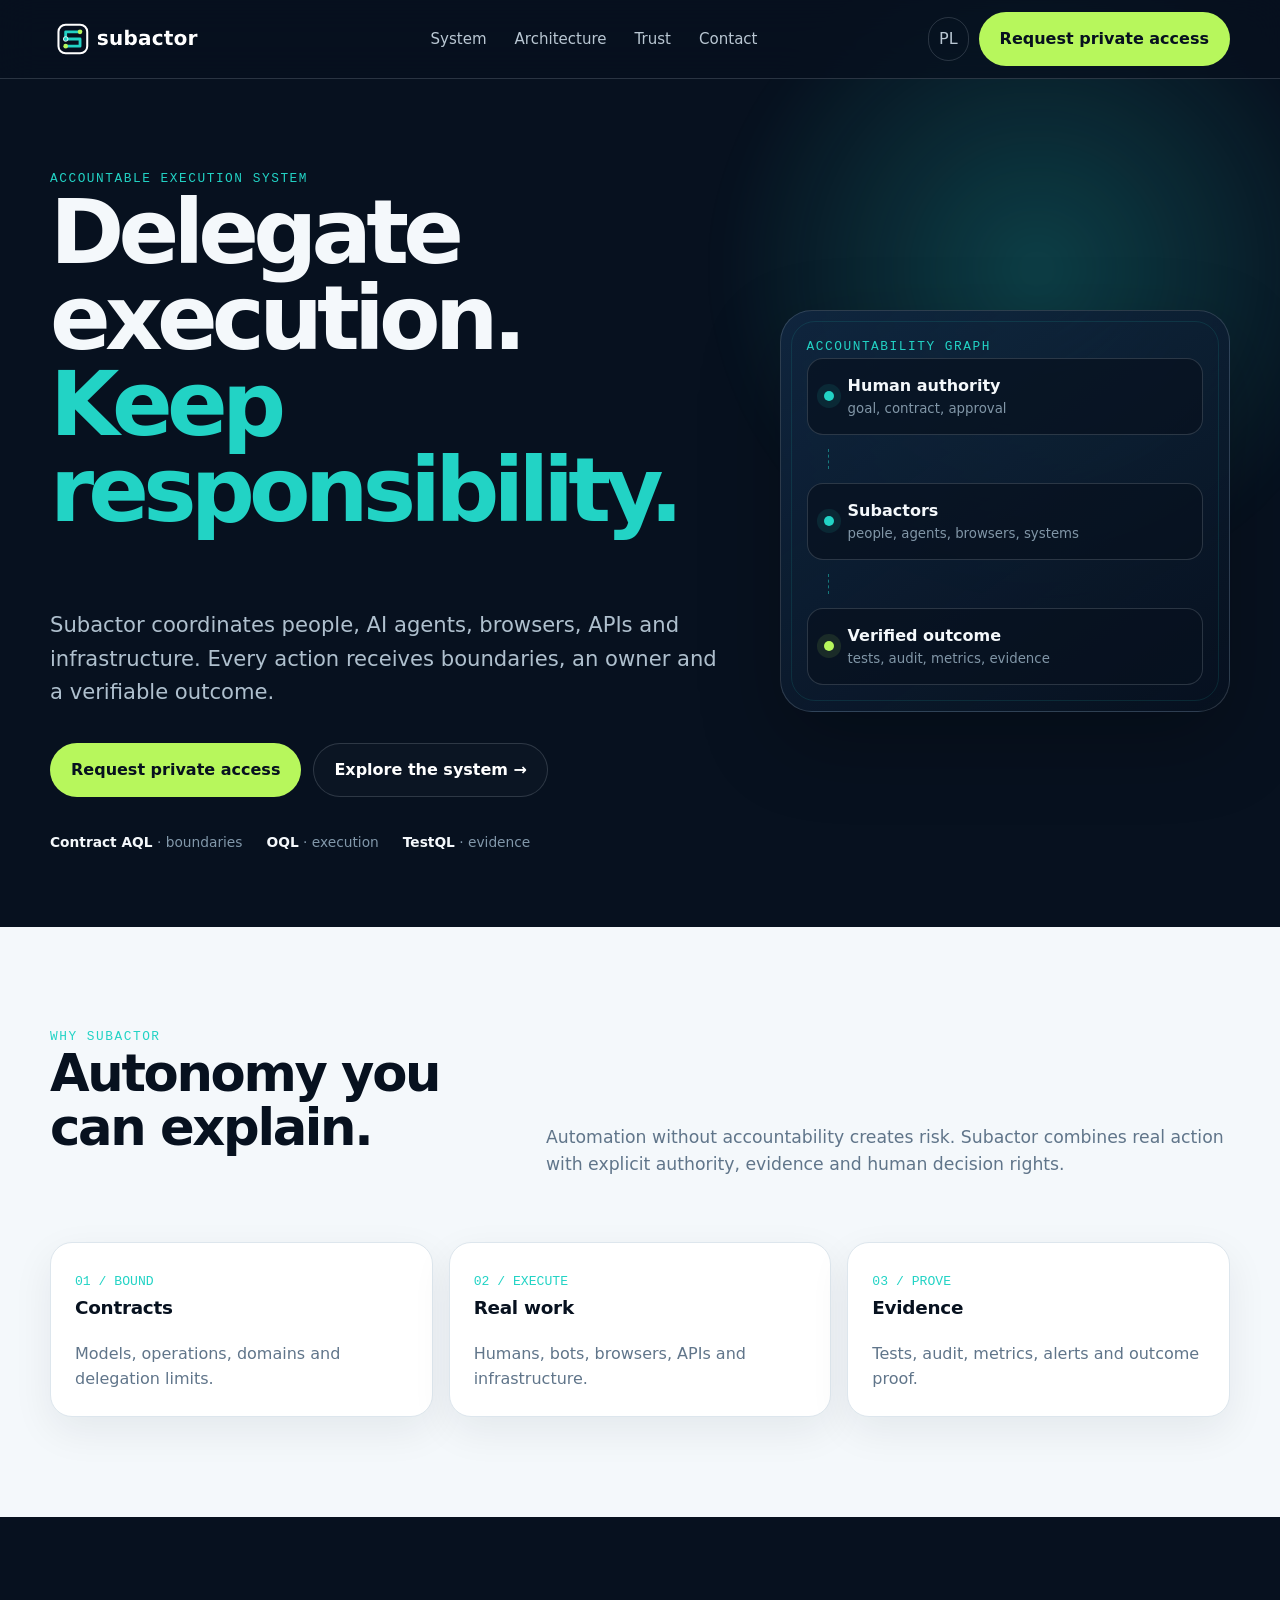
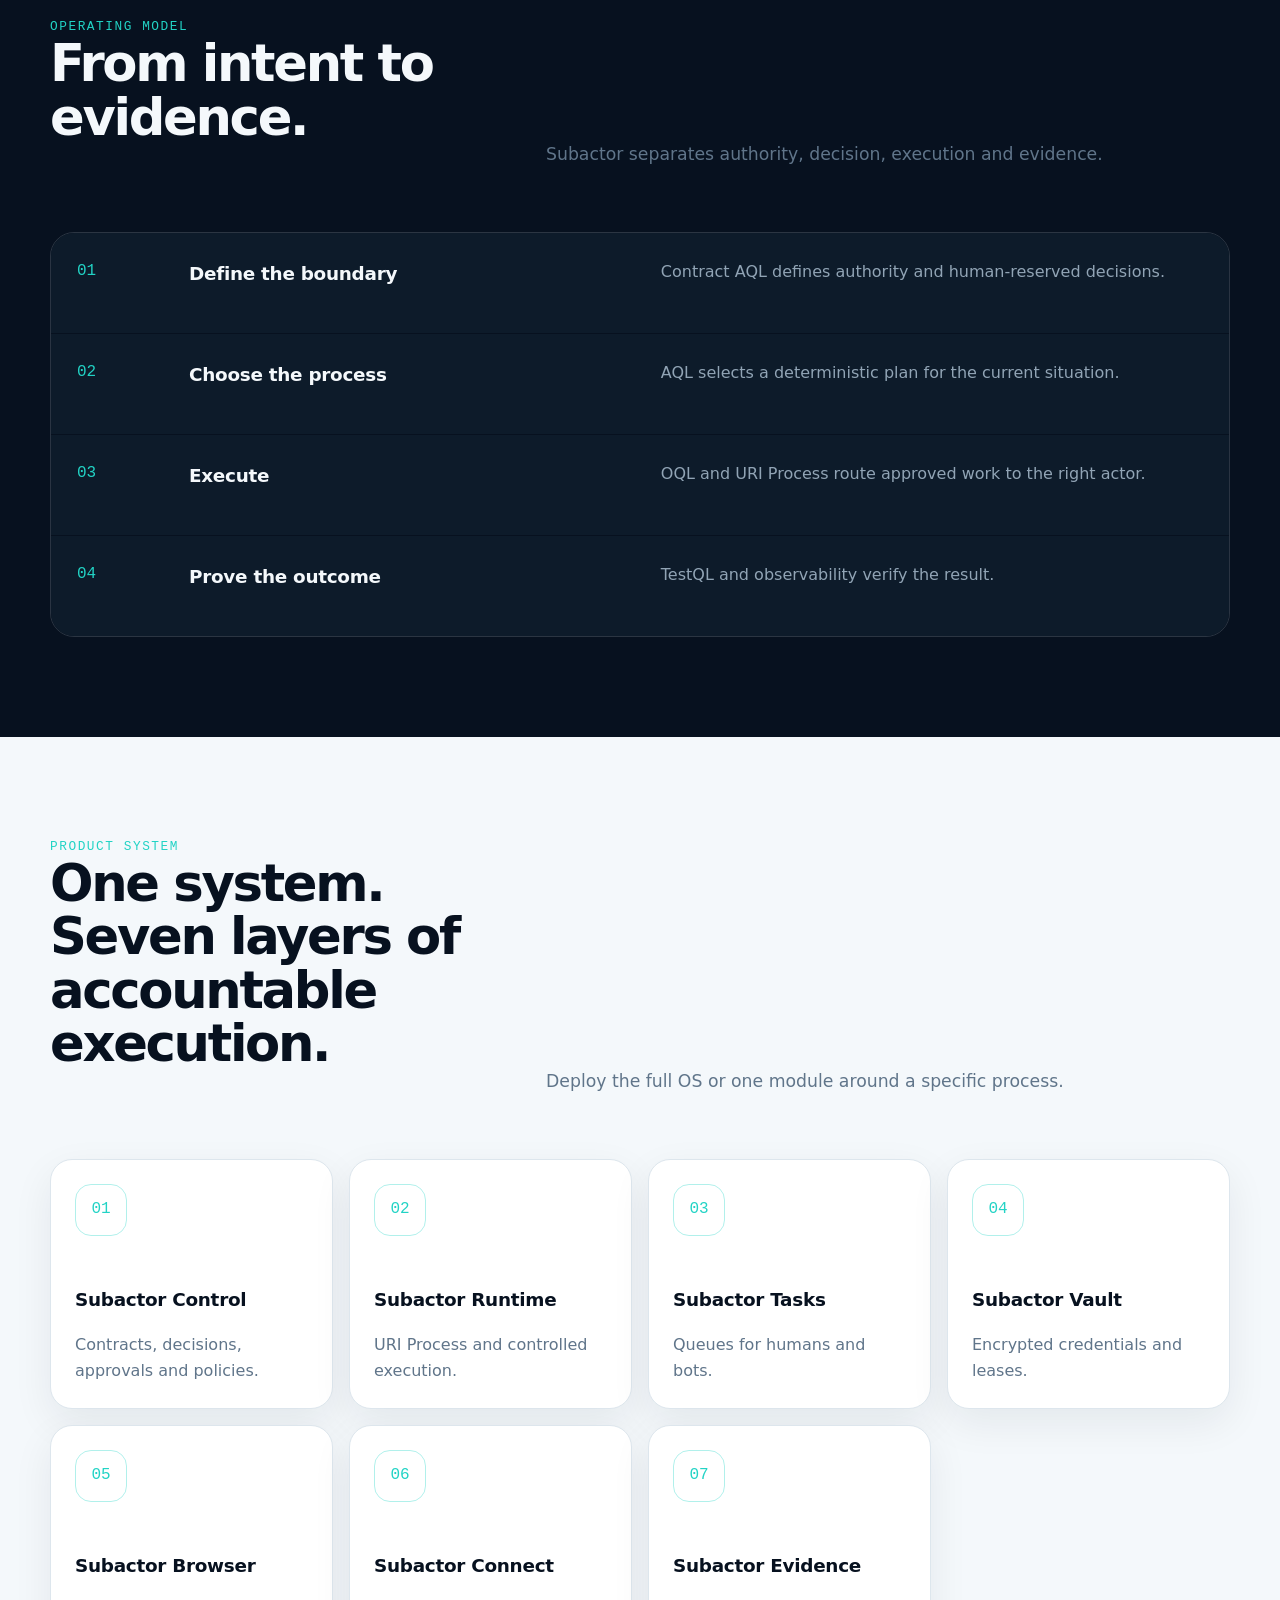
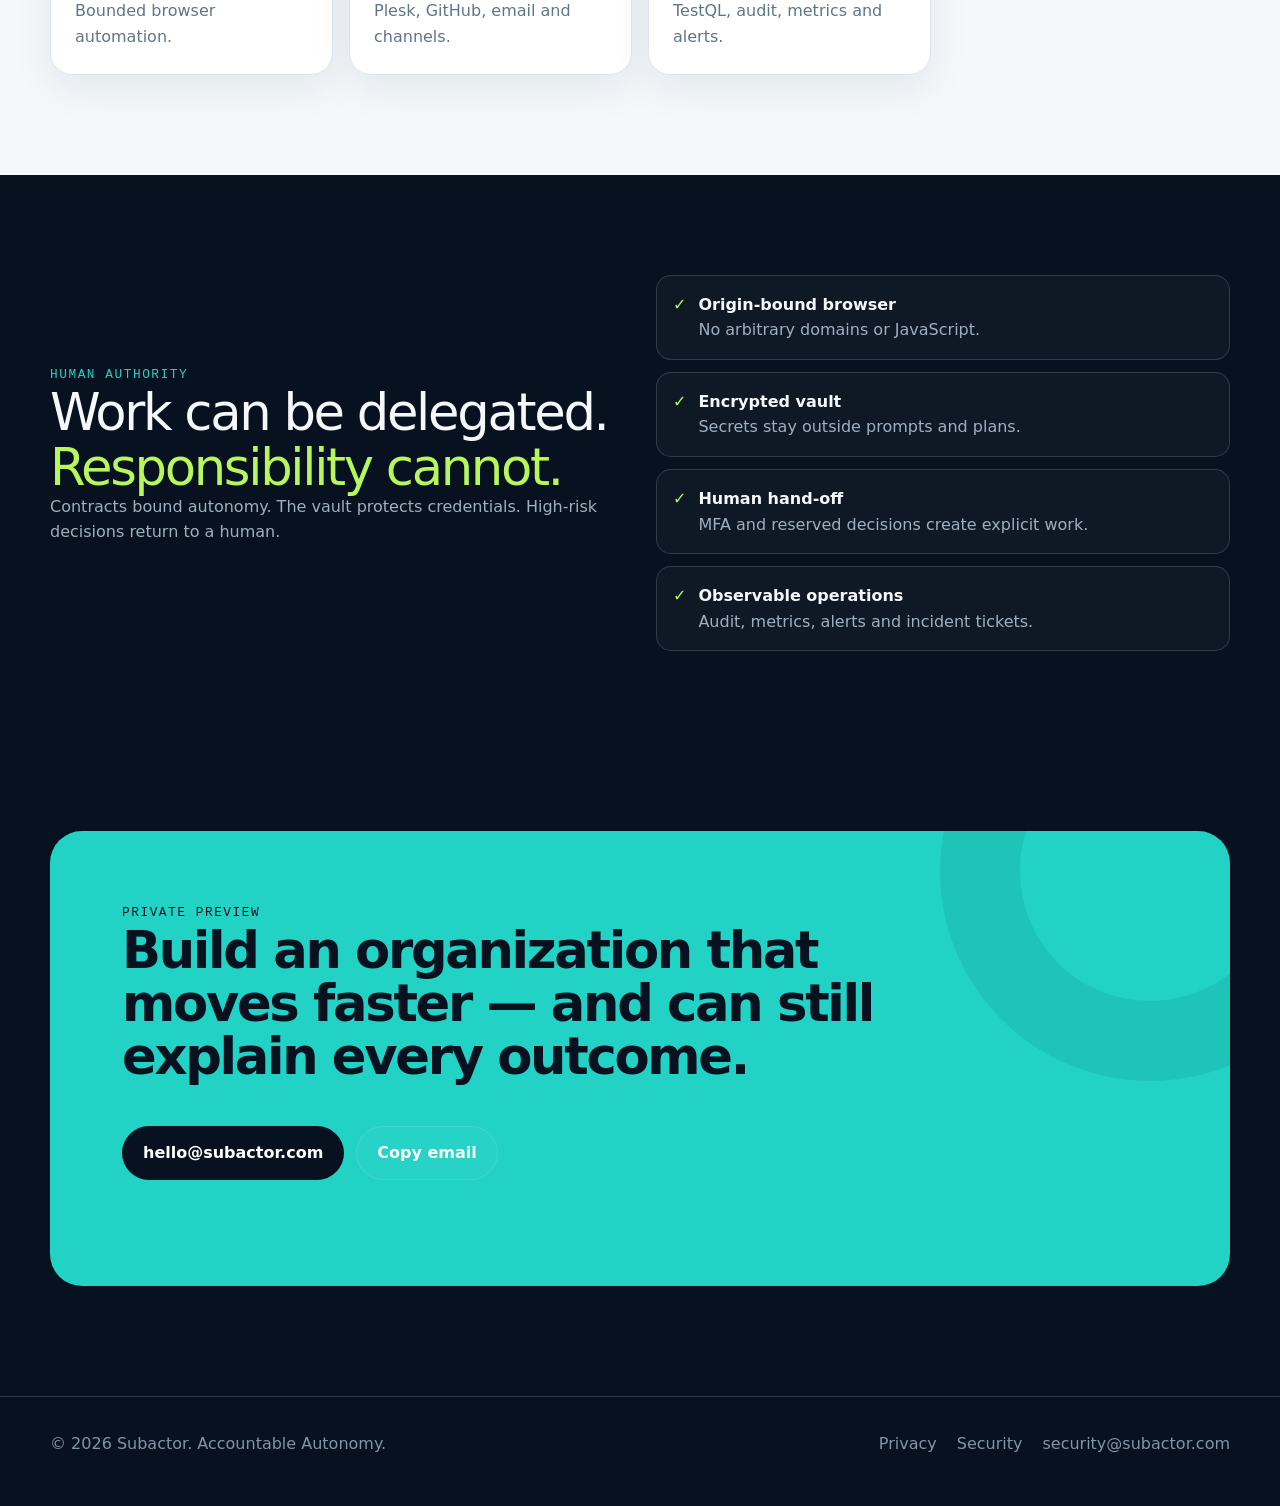
==== index.html @ da76148d "feat: publish Subactor website and deployment assets" ====
<!doctype html><html lang="en"><head><meta charset="utf-8"><meta name="viewport" content="width=device-width,initial-scale=1"><title>Subactor — Accountable Autonomy for Human and AI Work</title><meta name="description" content="Subactor turns strategy into governed execution across people, AI agents and systems."><meta name="theme-color" content="#07111F"><link rel="canonical" href="https://subactor.com/"><link rel="alternate" hreflang="en" href="https://subactor.com/"><link rel="alternate" hreflang="pl" href="https://subactor.com/pl/"><meta property="og:title" content="Subactor — Accountable Autonomy for Human and AI Work"><meta property="og:description" content="Subactor turns strategy into governed execution across people, AI agents and systems."><meta property="og:image" content="https://subactor.com/assets/brand/subactor-og-image.png"><link rel="icon" href="assets/brand/favicon.svg"><link rel="stylesheet" href="assets/css/styles.css"></head><body><a class="skip" href="#main">Skip</a><header class="nav"><div class="container nav-inner"><a class="brand" href="./"><img src="assets/brand/subactor-horizontal-inverse.svg" alt="Subactor"></a><nav class="nav-links" data-nav-links><a href="#system">System</a><a href="#architecture">Architecture</a><a href="#trust">Trust</a><a href="#contact">Contact</a></nav><div class="nav-actions"><a class="lang" href="pl/">PL</a><a class="button primary" href="mailto:hello@subactor.com">Request private access</a><button class="menu-button" data-menu aria-expanded="false">☰</button></div></div></header><main id="main"><section class="hero"><div class="container hero-grid"><div><div class="eyebrow">ACCOUNTABLE EXECUTION SYSTEM</div><h1>Delegate execution. <span>Keep responsibility.</span></h1><p class="hero-copy">Subactor coordinates people, AI agents, browsers, APIs and infrastructure. Every action receives boundaries, an owner and a verifiable outcome.</p><div class="hero-actions"><a class="button primary" href="mailto:hello@subactor.com">Request private access</a><a class="button secondary" href="#system">Explore the system →</a></div><div class="proofline"><span><strong>Contract AQL</strong> · boundaries</span><span><strong>OQL</strong> · execution</span><span><strong>TestQL</strong> · evidence</span></div></div><div class="system-card reveal"><div class="eyebrow">ACCOUNTABILITY GRAPH</div><div class="diagram"><div class="node"><i></i><div><strong>Human authority</strong><small>goal, contract, approval</small></div></div><div class="flow-arrow"></div><div class="node"><i></i><div><strong>Subactors</strong><small>people, agents, browsers, systems</small></div></div><div class="flow-arrow"></div><div class="node evidence"><i></i><div><strong>Verified outcome</strong><small>tests, audit, metrics, evidence</small></div></div></div></div></div></section><section id="system" class="section alt"><div class="container"><div class="section-head"><div><div class="eyebrow">WHY SUBACTOR</div><h2>Autonomy you can explain.</h2></div><p>Automation without accountability creates risk. Subactor combines real action with explicit authority, evidence and human decision rights.</p></div><div class="grid-3"><article class="card"><span class="num">01 / BOUND</span><h3>Contracts</h3><p>Models, operations, domains and delegation limits.</p></article><article class="card"><span class="num">02 / EXECUTE</span><h3>Real work</h3><p>Humans, bots, browsers, APIs and infrastructure.</p></article><article class="card"><span class="num">03 / PROVE</span><h3>Evidence</h3><p>Tests, audit, metrics, alerts and outcome proof.</p></article></div></div></section><section id="architecture" class="section"><div class="container"><div class="section-head"><div><div class="eyebrow">OPERATING MODEL</div><h2>From intent to evidence.</h2></div><p>Subactor separates authority, decision, execution and evidence.</p></div><div class="steps"><div class="step reveal"><h3>Define the boundary</h3><p>Contract AQL defines authority and human-reserved decisions.</p></div><div class="step reveal"><h3>Choose the process</h3><p>AQL selects a deterministic plan for the current situation.</p></div><div class="step reveal"><h3>Execute</h3><p>OQL and URI Process route approved work to the right actor.</p></div><div class="step reveal"><h3>Prove the outcome</h3><p>TestQL and observability verify the result.</p></div></div></div></section><section class="section alt"><div class="container"><div class="section-head"><div><div class="eyebrow">PRODUCT SYSTEM</div><h2>One system. Seven layers of accountable execution.</h2></div><p>Deploy the full OS or one module around a specific process.</p></div><div class="grid-4"><article class="card module-card reveal"><div class="module-icon">01</div><div><h3>Subactor Control</h3><p>Contracts, decisions, approvals and policies.</p></div></article><article class="card module-card reveal"><div class="module-icon">02</div><div><h3>Subactor Runtime</h3><p>URI Process and controlled execution.</p></div></article><article class="card module-card reveal"><div class="module-icon">03</div><div><h3>Subactor Tasks</h3><p>Queues for humans and bots.</p></div></article><article class="card module-card reveal"><div class="module-icon">04</div><div><h3>Subactor Vault</h3><p>Encrypted credentials and leases.</p></div></article><article class="card module-card reveal"><div class="module-icon">05</div><div><h3>Subactor Browser</h3><p>Bounded browser automation.</p></div></article><article class="card module-card reveal"><div class="module-icon">06</div><div><h3>Subactor Connect</h3><p>Plesk, GitHub, email and channels.</p></div></article><article class="card module-card reveal"><div class="module-icon">07</div><div><h3>Subactor Evidence</h3><p>TestQL, audit, metrics and alerts.</p></div></article></div></div></section><section id="trust" class="section"><div class="container trust"><div><div class="eyebrow">HUMAN AUTHORITY</div><div class="quote">Work can be delegated. <em>Responsibility cannot.</em></div><p class="muted">Contracts bound autonomy. The vault protects credentials. High-risk decisions return to a human.</p></div><div class="checklist"><div class="check"><b>✓</b><div><strong>Origin-bound browser</strong><br><span class="muted">No arbitrary domains or JavaScript.</span></div></div><div class="check"><b>✓</b><div><strong>Encrypted vault</strong><br><span class="muted">Secrets stay outside prompts and plans.</span></div></div><div class="check"><b>✓</b><div><strong>Human hand-off</strong><br><span class="muted">MFA and reserved decisions create explicit work.</span></div></div><div class="check"><b>✓</b><div><strong>Observable operations</strong><br><span class="muted">Audit, metrics, alerts and incident tickets.</span></div></div></div></div></section><section id="contact" class="cta"><div class="container"><div class="cta-box"><div class="eyebrow" style="color:#07111F">PRIVATE PREVIEW</div><h2>Build an organization that moves faster — and can still explain every outcome.</h2><div class="hero-actions"><a class="button primary" href="mailto:hello@subactor.com">hello@subactor.com</a><button class="button secondary" data-copy-email="hello@subactor.com">Copy email</button></div></div></div></section></main><footer><div class="container footer-grid"><div>© <span data-year></span> Subactor. Accountable Autonomy.</div><div class="footer-links"><a href="privacy.html">Privacy</a><a href="security.html">Security</a><a href="mailto:security@subactor.com">security@subactor.com</a></div></div></footer><script src="assets/js/app.js" defer></script></body></html>
---- assets/css/styles.css ----
@layer reset, base, components, utilities;
@layer reset {
  *,*::before,*::after{box-sizing:border-box}
  html{scroll-behavior:smooth}
  body{margin:0}
  img,svg{max-width:100%;display:block}
  button,input,textarea{font:inherit}
}
@layer base {
  :root{
    --midnight:#07111F;--deep:#0D1B2A;--panel:#10263F;
    --signal:#22D3C5;--evidence:#B7F75C;--cloud:#F4F8FB;
    --steel:#60758A;--line:rgba(202,214,224,.18);--white:#fff;--alert:#F97360;
    --max:1180px;--radius:22px;--shadow:0 30px 80px rgba(0,0,0,.25);
  }
  body{font-family:Inter,ui-sans-serif,system-ui,-apple-system,BlinkMacSystemFont,"Segoe UI",sans-serif;background:var(--midnight);color:var(--cloud);line-height:1.6;overflow-x:hidden}
  a{color:inherit;text-decoration:none}
  h1,h2,h3,p{margin-top:0}
  h1{font-size:clamp(3rem,7vw,6.9rem);line-height:.96;letter-spacing:-.065em;max-width:980px}
  h2{font-size:clamp(2rem,4vw,4rem);line-height:1.04;letter-spacing:-.045em}
  h3{font-size:1.15rem;letter-spacing:-.015em}
  .eyebrow{font-family:ui-monospace,SFMono-Regular,Menlo,monospace;color:var(--signal);font-size:.8rem;letter-spacing:.12em;text-transform:uppercase}
  .muted{color:#9EB0C0}
  .container{width:min(calc(100% - 36px),var(--max));margin-inline:auto}
  .skip{position:absolute;left:-9999px;top:0;background:var(--evidence);color:var(--midnight);padding:10px 14px;z-index:99}
  .skip:focus{left:12px;top:12px}
}
@layer components {
  .nav{position:sticky;top:0;z-index:30;backdrop-filter:blur(18px);background:rgba(7,17,31,.76);border-bottom:1px solid var(--line)}
  .nav-inner{height:78px;display:flex;align-items:center;justify-content:space-between;gap:24px}
  .brand{width:210px}
  .nav-links{display:flex;align-items:center;gap:28px;color:#B9C7D3;font-size:.94rem}
  .nav-actions{display:flex;align-items:center;gap:10px}
  .lang{border:1px solid var(--line);padding:8px 10px;border-radius:999px;color:#B9C7D3}
  .menu-button{display:none;background:none;border:1px solid var(--line);color:white;border-radius:12px;padding:9px 11px}
  .button{display:inline-flex;align-items:center;justify-content:center;gap:9px;border-radius:999px;padding:13px 20px;font-weight:700;border:1px solid transparent;transition:.2s ease}
  .button.primary{background:var(--evidence);color:var(--midnight)}
  .button.primary:hover{transform:translateY(-2px);box-shadow:0 12px 34px rgba(183,247,92,.18)}
  .button.secondary{border-color:var(--line);color:white;background:rgba(255,255,255,.02)}
  .hero{position:relative;padding:90px 0 74px;min-height:760px;display:flex;align-items:center}
  .hero::before{content:"";position:absolute;inset:-20% -10% auto 52%;height:720px;background:radial-gradient(circle,rgba(34,211,197,.24),transparent 62%);filter:blur(16px);pointer-events:none}
  .hero-grid{display:grid;grid-template-columns:minmax(0,1.2fr) minmax(340px,.8fr);gap:54px;align-items:center}
  .hero h1 span{color:var(--signal)}
  .hero-copy{font-size:clamp(1.05rem,2vw,1.32rem);max-width:720px;color:#AFC0CE}
  .hero-actions{display:flex;gap:12px;flex-wrap:wrap;margin:34px 0}
  .proofline{display:flex;gap:24px;flex-wrap:wrap;color:#8298AA;font-size:.86rem}
  .proofline strong{color:var(--cloud)}
  .system-card{position:relative;border:1px solid var(--line);border-radius:32px;padding:26px;background:linear-gradient(145deg,rgba(16,38,63,.95),rgba(7,17,31,.76));box-shadow:var(--shadow)}
  .system-card::after{content:"";position:absolute;inset:10px;border:1px solid rgba(34,211,197,.12);border-radius:24px;pointer-events:none}
  .diagram{display:grid;gap:14px;position:relative;z-index:1}
  .node{display:flex;align-items:center;gap:14px;padding:14px 16px;border:1px solid var(--line);border-radius:16px;background:rgba(7,17,31,.72)}
  .node i{width:10px;height:10px;border-radius:50%;background:var(--signal);box-shadow:0 0 0 7px rgba(34,211,197,.1)}
  .node.evidence i{background:var(--evidence);box-shadow:0 0 0 7px rgba(183,247,92,.1)}
  .node small{color:#8196A7;display:block}
  .flow-arrow{height:20px;border-left:1px dashed rgba(34,211,197,.5);margin-left:21px}
  .section{padding:100px 0}
  .section.alt{background:var(--cloud);color:var(--midnight)}
  .section-head{display:grid;grid-template-columns:.8fr 1.2fr;gap:40px;align-items:end;margin-bottom:46px}
  .section-head p{color:var(--steel);font-size:1.08rem;max-width:690px}
  .grid-3{display:grid;grid-template-columns:repeat(3,1fr);gap:16px}
  .grid-4{display:grid;grid-template-columns:repeat(4,1fr);gap:16px}
  .card{border:1px solid var(--line);border-radius:var(--radius);padding:24px;background:rgba(255,255,255,.025)}
  .alt .card{border-color:#DDE6ED;background:white;box-shadow:0 14px 40px rgba(13,27,42,.07)}
  .card .num{font-family:ui-monospace,monospace;color:var(--signal);font-size:.82rem}
  .card p{color:#91A4B5;margin-bottom:0}
  .alt .card p{color:var(--steel)}
  .module-card{min-height:250px;display:flex;flex-direction:column;justify-content:space-between}
  .module-icon{width:52px;height:52px;border:1px solid rgba(34,211,197,.35);border-radius:16px;display:grid;place-items:center;color:var(--signal);font-family:ui-monospace,monospace}
  .steps{counter-reset:step;display:grid;gap:1px;border-radius:24px;overflow:hidden;border:1px solid var(--line)}
  .step{counter-increment:step;display:grid;grid-template-columns:92px 1fr 1.2fr;gap:20px;padding:26px;background:var(--deep);align-items:start}
  .step::before{content:"0" counter(step);font-family:ui-monospace,monospace;color:var(--signal)}
  .step p{color:#91A4B5;margin:0}
  .trust{display:grid;grid-template-columns:1fr 1fr;gap:32px;align-items:center}
  .quote{font-size:clamp(2rem,4vw,4.2rem);line-height:1.06;letter-spacing:-.045em}
  .quote em{font-style:normal;color:var(--evidence)}
  .checklist{display:grid;gap:12px}
  .check{display:flex;gap:12px;align-items:flex-start;padding:16px;border-radius:15px;background:rgba(255,255,255,.035);border:1px solid var(--line)}
  .check b{color:var(--evidence)}
  .cta{padding:80px 0 110px}
  .cta-box{border-radius:32px;padding:clamp(32px,6vw,72px);background:var(--signal);color:var(--midnight);position:relative;overflow:hidden}
  .cta-box::after{content:"";position:absolute;width:420px;height:420px;border:80px solid rgba(7,17,31,.08);border-radius:50%;right:-130px;top:-170px}
  .cta-box h2{max-width:800px}
  .cta-box .button.primary{background:var(--midnight);color:white}
  footer{border-top:1px solid var(--line);padding:34px 0 50px;color:#8095A6}
  .footer-grid{display:flex;justify-content:space-between;gap:24px;flex-wrap:wrap}
  .footer-links{display:flex;gap:20px;flex-wrap:wrap}
  .chip{display:inline-flex;align-items:center;gap:8px;border:1px solid var(--line);border-radius:999px;padding:8px 12px;color:#A8BAC8;background:rgba(255,255,255,.025)}
  .chip::before{content:"";width:7px;height:7px;border-radius:50%;background:var(--evidence)}
  .reveal{opacity:0;transform:translateY(18px);transition:.7s ease}
  .reveal.visible{opacity:1;transform:none}
}
@layer utilities {
  @media(max-width:980px){
    .hero-grid,.section-head,.trust{grid-template-columns:1fr}
    .grid-4{grid-template-columns:repeat(2,1fr)}
    .grid-3{grid-template-columns:1fr}
    .nav-links{display:none;position:absolute;left:18px;right:18px;top:80px;padding:18px;flex-direction:column;align-items:flex-start;background:var(--deep);border:1px solid var(--line);border-radius:18px}
    .nav-links.open{display:flex}
    .menu-button{display:block}
    .step{grid-template-columns:55px 1fr}
    .step p{grid-column:2}
  }
  @media(max-width:620px){
    .brand{width:170px} .nav-actions .button{display:none}
    .hero{padding-top:60px;min-height:auto} .hero-grid{gap:34px}
    .grid-4{grid-template-columns:1fr} .system-card{padding:18px}
    .section{padding:74px 0} .section-head{margin-bottom:30px}
  }
  @media(prefers-reduced-motion:reduce){html{scroll-behavior:auto}*,*::before,*::after{animation:none!important;transition:none!important}.reveal{opacity:1;transform:none}}
}
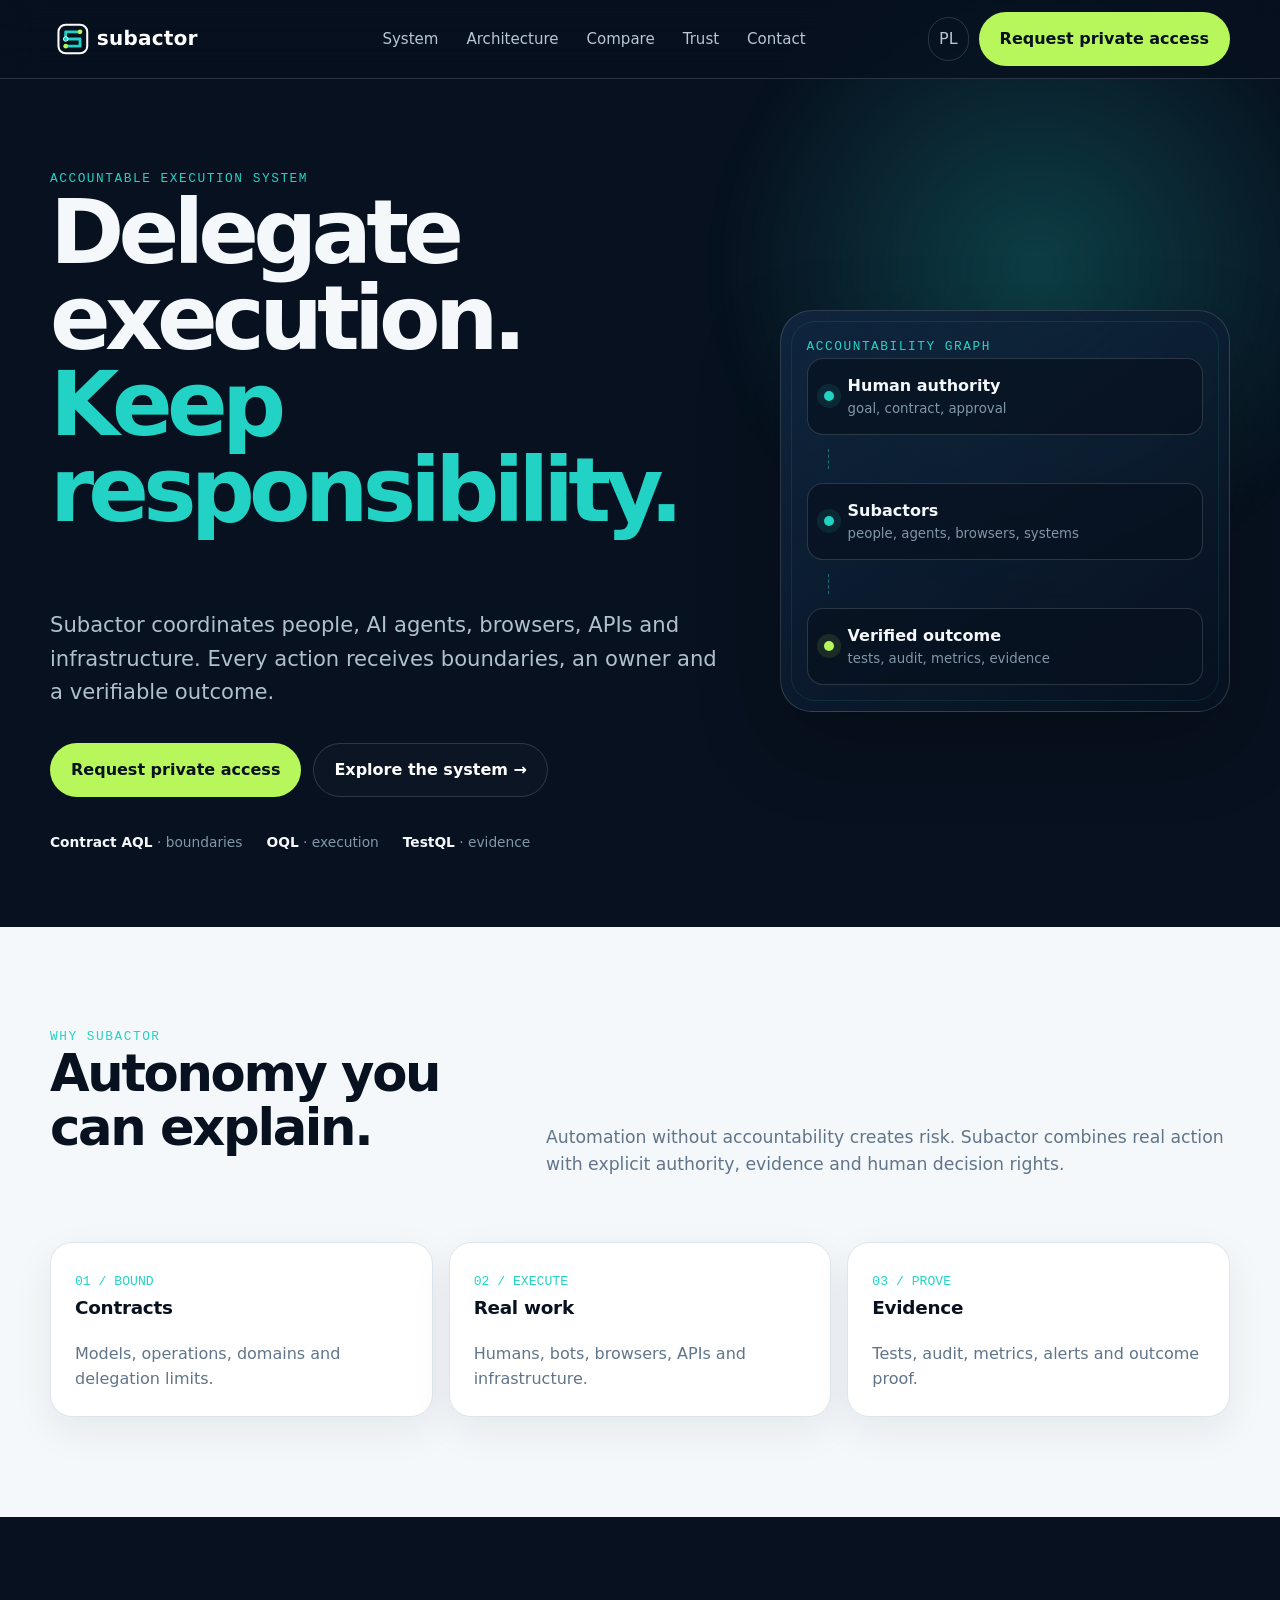
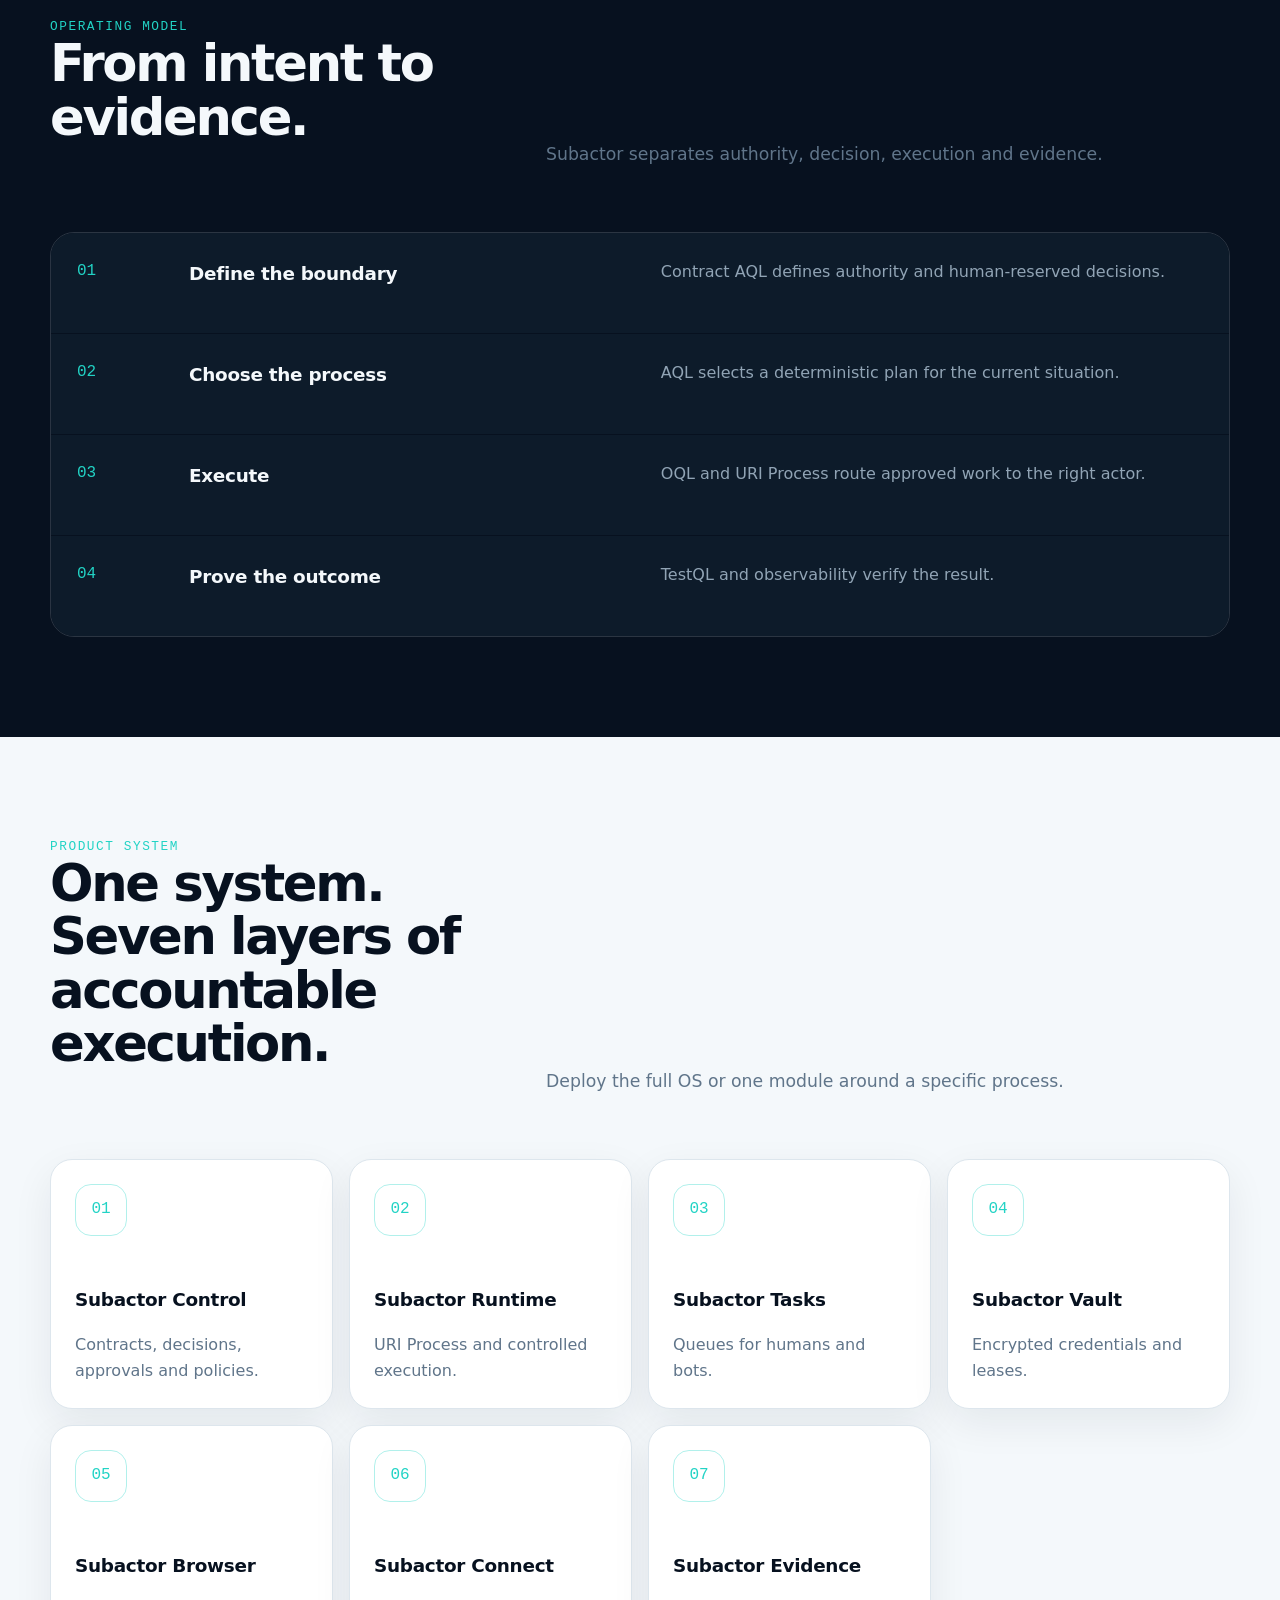
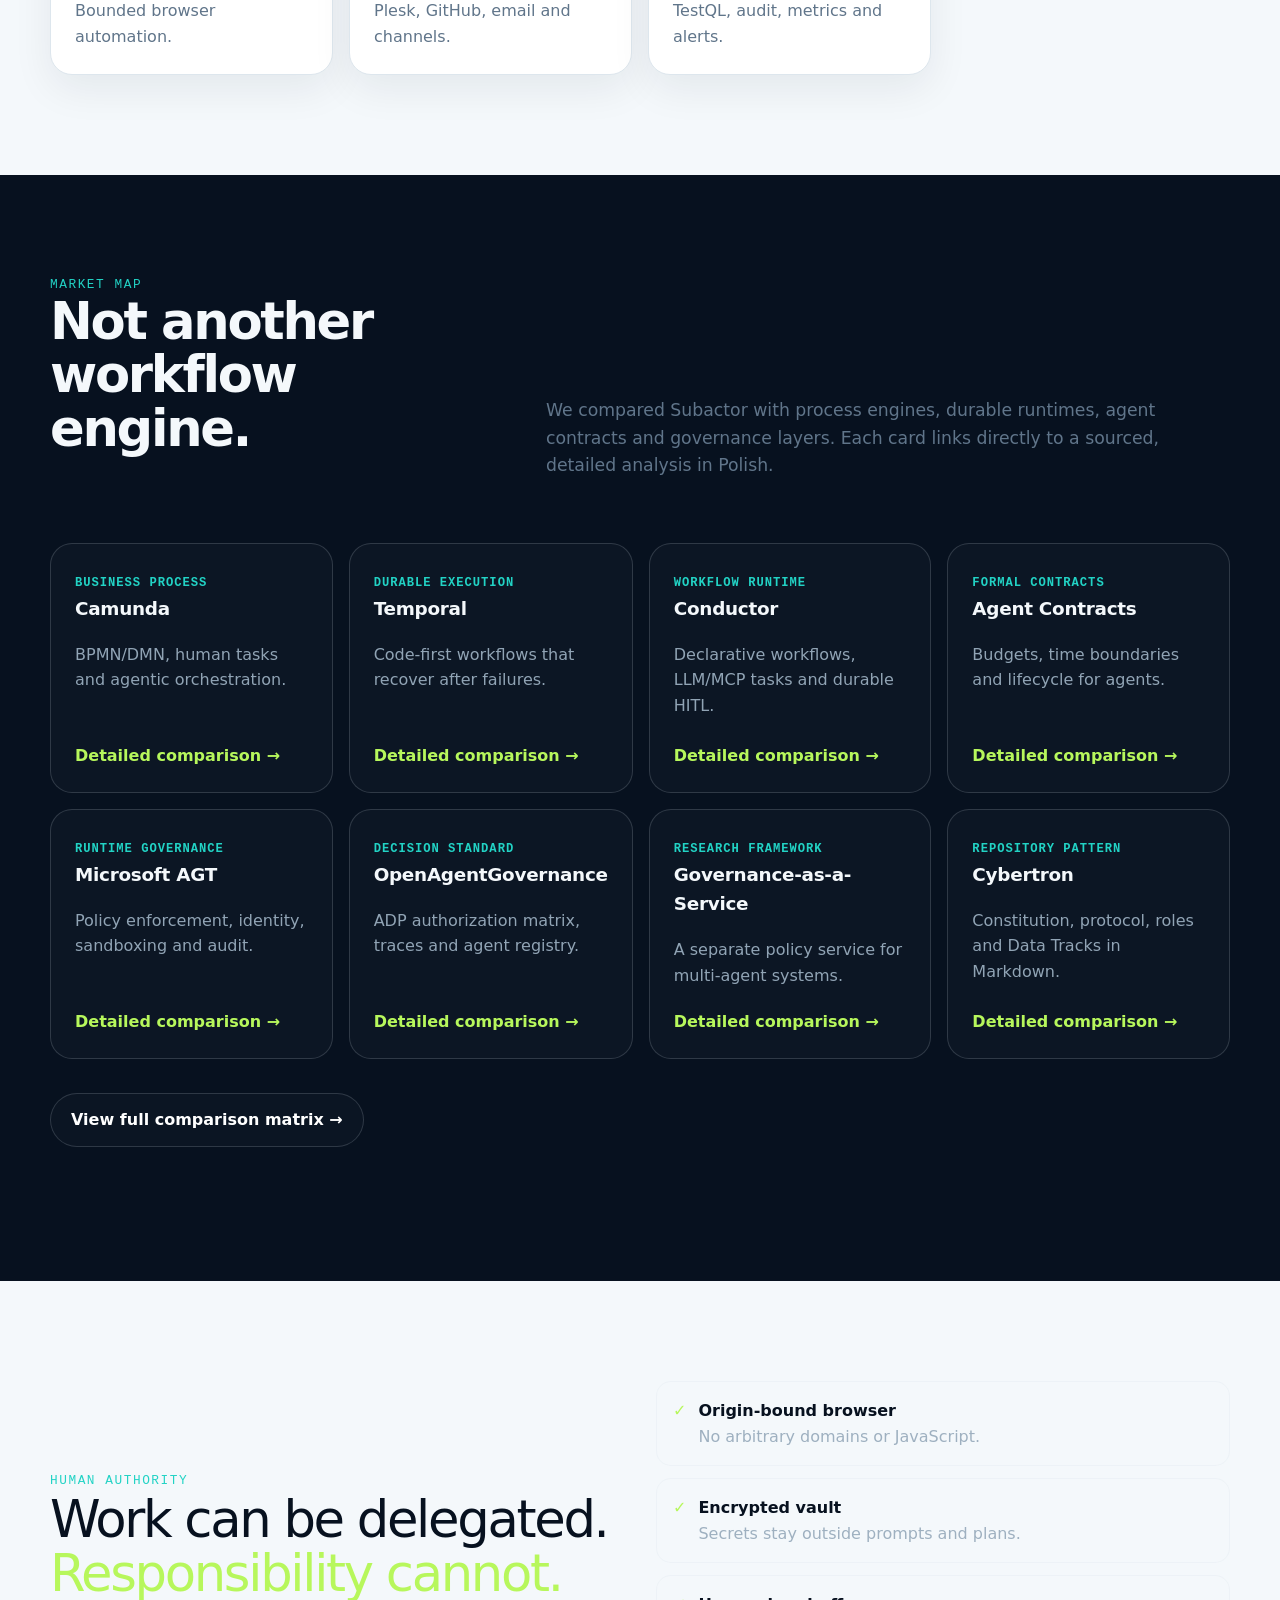
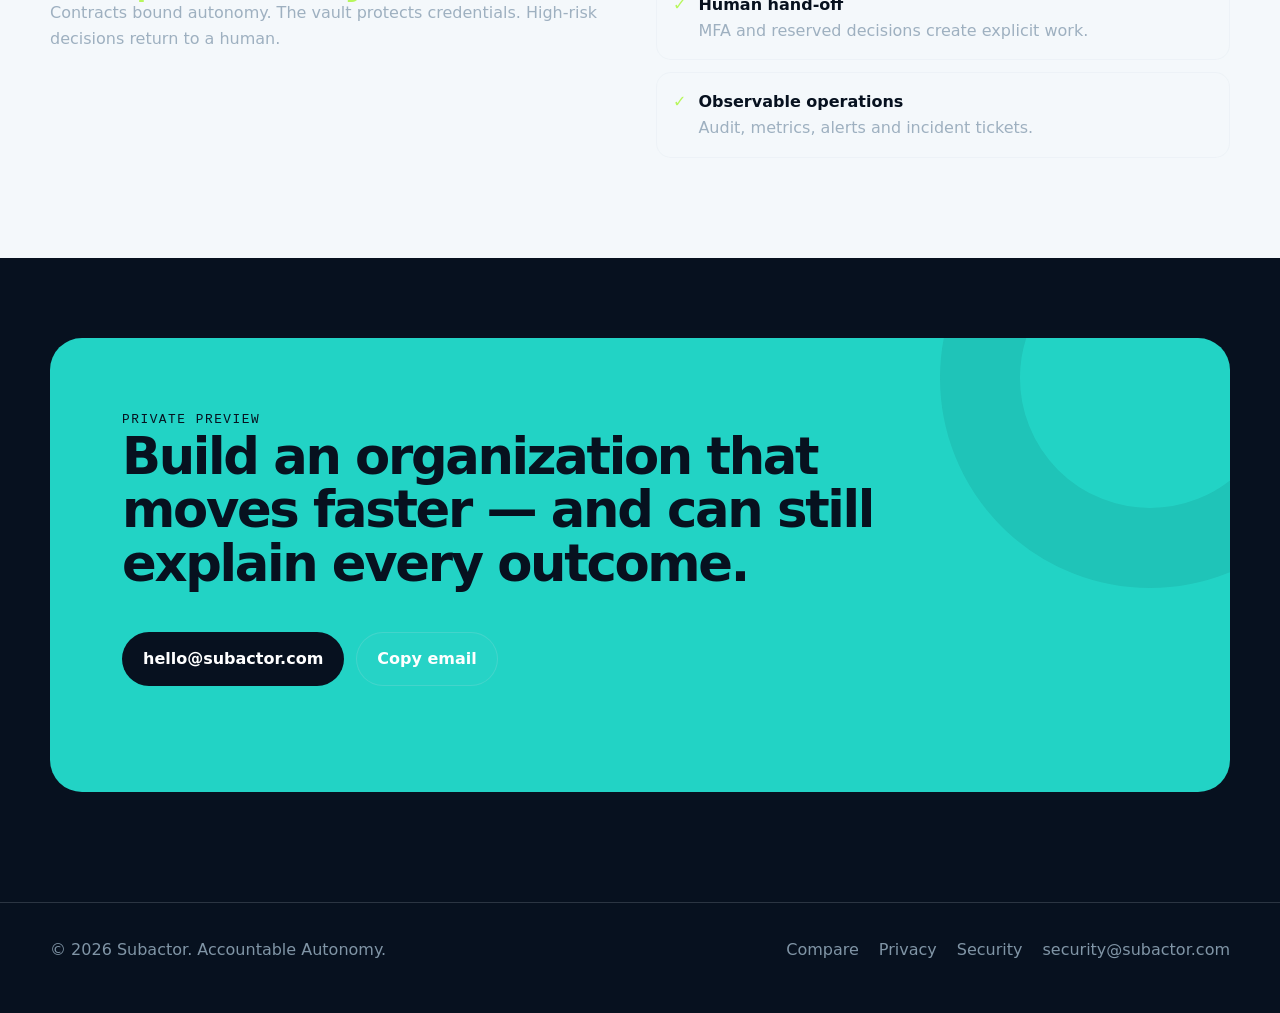
==== commit 8c93dcec: "feat: add organization governance comparisons" ====
--- a/index.html
+++ b/index.html
@@ -1 +1,118 @@
-<!doctype html><html lang="en"><head><meta charset="utf-8"><meta name="viewport" content="width=device-width,initial-scale=1"><title>Subactor — Accountable Autonomy for Human and AI Work</title><meta name="description" content="Subactor turns strategy into governed execution across people, AI agents and systems."><meta name="theme-color" content="#07111F"><link rel="canonical" href="https://subactor.com/"><link rel="alternate" hreflang="en" href="https://subactor.com/"><link rel="alternate" hreflang="pl" href="https://subactor.com/pl/"><meta property="og:title" content="Subactor — Accountable Autonomy for Human and AI Work"><meta property="og:description" content="Subactor turns strategy into governed execution across people, AI agents and systems."><meta property="og:image" content="https://subactor.com/assets/brand/subactor-og-image.png"><link rel="icon" href="assets/brand/favicon.svg"><link rel="stylesheet" href="assets/css/styles.css"></head><body><a class="skip" href="#main">Skip</a><header class="nav"><div class="container nav-inner"><a class="brand" href="./"><img src="assets/brand/subactor-horizontal-inverse.svg" alt="Subactor"></a><nav class="nav-links" data-nav-links><a href="#system">System</a><a href="#architecture">Architecture</a><a href="#trust">Trust</a><a href="#contact">Contact</a></nav><div class="nav-actions"><a class="lang" href="pl/">PL</a><a class="button primary" href="mailto:hello@subactor.com">Request private access</a><button class="menu-button" data-menu aria-expanded="false">☰</button></div></div></header><main id="main"><section class="hero"><div class="container hero-grid"><div><div class="eyebrow">ACCOUNTABLE EXECUTION SYSTEM</div><h1>Delegate execution. <span>Keep responsibility.</span></h1><p class="hero-copy">Subactor coordinates people, AI agents, browsers, APIs and infrastructure. Every action receives boundaries, an owner and a verifiable outcome.</p><div class="hero-actions"><a class="button primary" href="mailto:hello@subactor.com">Request private access</a><a class="button secondary" href="#system">Explore the system →</a></div><div class="proofline"><span><strong>Contract AQL</strong> · boundaries</span><span><strong>OQL</strong> · execution</span><span><strong>TestQL</strong> · evidence</span></div></div><div class="system-card reveal"><div class="eyebrow">ACCOUNTABILITY GRAPH</div><div class="diagram"><div class="node"><i></i><div><strong>Human authority</strong><small>goal, contract, approval</small></div></div><div class="flow-arrow"></div><div class="node"><i></i><div><strong>Subactors</strong><small>people, agents, browsers, systems</small></div></div><div class="flow-arrow"></div><div class="node evidence"><i></i><div><strong>Verified outcome</strong><small>tests, audit, metrics, evidence</small></div></div></div></div></div></section><section id="system" class="section alt"><div class="container"><div class="section-head"><div><div class="eyebrow">WHY SUBACTOR</div><h2>Autonomy you can explain.</h2></div><p>Automation without accountability creates risk. Subactor combines real action with explicit authority, evidence and human decision rights.</p></div><div class="grid-3"><article class="card"><span class="num">01 / BOUND</span><h3>Contracts</h3><p>Models, operations, domains and delegation limits.</p></article><article class="card"><span class="num">02 / EXECUTE</span><h3>Real work</h3><p>Humans, bots, browsers, APIs and infrastructure.</p></article><article class="card"><span class="num">03 / PROVE</span><h3>Evidence</h3><p>Tests, audit, metrics, alerts and outcome proof.</p></article></div></div></section><section id="architecture" class="section"><div class="container"><div class="section-head"><div><div class="eyebrow">OPERATING MODEL</div><h2>From intent to evidence.</h2></div><p>Subactor separates authority, decision, execution and evidence.</p></div><div class="steps"><div class="step reveal"><h3>Define the boundary</h3><p>Contract AQL defines authority and human-reserved decisions.</p></div><div class="step reveal"><h3>Choose the process</h3><p>AQL selects a deterministic plan for the current situation.</p></div><div class="step reveal"><h3>Execute</h3><p>OQL and URI Process route approved work to the right actor.</p></div><div class="step reveal"><h3>Prove the outcome</h3><p>TestQL and observability verify the result.</p></div></div></div></section><section class="section alt"><div class="container"><div class="section-head"><div><div class="eyebrow">PRODUCT SYSTEM</div><h2>One system. Seven layers of accountable execution.</h2></div><p>Deploy the full OS or one module around a specific process.</p></div><div class="grid-4"><article class="card module-card reveal"><div class="module-icon">01</div><div><h3>Subactor Control</h3><p>Contracts, decisions, approvals and policies.</p></div></article><article class="card module-card reveal"><div class="module-icon">02</div><div><h3>Subactor Runtime</h3><p>URI Process and controlled execution.</p></div></article><article class="card module-card reveal"><div class="module-icon">03</div><div><h3>Subactor Tasks</h3><p>Queues for humans and bots.</p></div></article><article class="card module-card reveal"><div class="module-icon">04</div><div><h3>Subactor Vault</h3><p>Encrypted credentials and leases.</p></div></article><article class="card module-card reveal"><div class="module-icon">05</div><div><h3>Subactor Browser</h3><p>Bounded browser automation.</p></div></article><article class="card module-card reveal"><div class="module-icon">06</div><div><h3>Subactor Connect</h3><p>Plesk, GitHub, email and channels.</p></div></article><article class="card module-card reveal"><div class="module-icon">07</div><div><h3>Subactor Evidence</h3><p>TestQL, audit, metrics and alerts.</p></div></article></div></div></section><section id="trust" class="section"><div class="container trust"><div><div class="eyebrow">HUMAN AUTHORITY</div><div class="quote">Work can be delegated. <em>Responsibility cannot.</em></div><p class="muted">Contracts bound autonomy. The vault protects credentials. High-risk decisions return to a human.</p></div><div class="checklist"><div class="check"><b>✓</b><div><strong>Origin-bound browser</strong><br><span class="muted">No arbitrary domains or JavaScript.</span></div></div><div class="check"><b>✓</b><div><strong>Encrypted vault</strong><br><span class="muted">Secrets stay outside prompts and plans.</span></div></div><div class="check"><b>✓</b><div><strong>Human hand-off</strong><br><span class="muted">MFA and reserved decisions create explicit work.</span></div></div><div class="check"><b>✓</b><div><strong>Observable operations</strong><br><span class="muted">Audit, metrics, alerts and incident tickets.</span></div></div></div></div></section><section id="contact" class="cta"><div class="container"><div class="cta-box"><div class="eyebrow" style="color:#07111F">PRIVATE PREVIEW</div><h2>Build an organization that moves faster — and can still explain every outcome.</h2><div class="hero-actions"><a class="button primary" href="mailto:hello@subactor.com">hello@subactor.com</a><button class="button secondary" data-copy-email="hello@subactor.com">Copy email</button></div></div></div></section></main><footer><div class="container footer-grid"><div>© <span data-year></span> Subactor. Accountable Autonomy.</div><div class="footer-links"><a href="privacy.html">Privacy</a><a href="security.html">Security</a><a href="mailto:security@subactor.com">security@subactor.com</a></div></div></footer><script src="assets/js/app.js" defer></script></body></html>+<!doctype html>
+<html lang="en">
+<head>
+  <meta charset="utf-8">
+  <meta name="viewport" content="width=device-width,initial-scale=1">
+  <title>Subactor — Accountable Autonomy for Human and AI Work</title>
+  <meta name="description" content="Subactor turns strategy into governed execution across people, AI agents and systems.">
+  <meta name="theme-color" content="#07111F">
+  <link rel="canonical" href="https://subactor.com/">
+  <link rel="alternate" hreflang="en" href="https://subactor.com/">
+  <link rel="alternate" hreflang="pl" href="https://subactor.com/pl/">
+  <meta property="og:title" content="Subactor — Accountable Autonomy for Human and AI Work">
+  <meta property="og:description" content="Subactor turns strategy into governed execution across people, AI agents and systems.">
+  <meta property="og:image" content="https://subactor.com/assets/brand/subactor-og-image.png">
+  <link rel="icon" href="assets/brand/favicon.svg">
+  <link rel="stylesheet" href="assets/css/styles.css">
+</head>
+<body>
+<a class="skip" href="#main">Skip to content</a>
+<header class="nav">
+  <div class="container nav-inner">
+    <a class="brand" href="./"><img src="assets/brand/subactor-horizontal-inverse.svg" alt="Subactor"></a>
+    <nav class="nav-links" data-nav-links>
+      <a href="#system">System</a><a href="#architecture">Architecture</a><a href="#compare">Compare</a><a href="#trust">Trust</a><a href="#contact">Contact</a>
+    </nav>
+    <div class="nav-actions">
+      <a class="lang" href="pl/">PL</a><a class="button primary" href="mailto:hello@subactor.com">Request private access</a><button class="menu-button" data-menu aria-expanded="false" aria-label="Open menu">☰</button>
+    </div>
+  </div>
+</header>
+<main id="main">
+  <section class="hero">
+    <div class="container hero-grid">
+      <div>
+        <div class="eyebrow">ACCOUNTABLE EXECUTION SYSTEM</div>
+        <h1>Delegate execution. <span>Keep responsibility.</span></h1>
+        <p class="hero-copy">Subactor coordinates people, AI agents, browsers, APIs and infrastructure. Every action receives boundaries, an owner and a verifiable outcome.</p>
+        <div class="hero-actions"><a class="button primary" href="mailto:hello@subactor.com">Request private access</a><a class="button secondary" href="#system">Explore the system →</a></div>
+        <div class="proofline"><span><strong>Contract AQL</strong> · boundaries</span><span><strong>OQL</strong> · execution</span><span><strong>TestQL</strong> · evidence</span></div>
+      </div>
+      <div class="system-card reveal">
+        <div class="eyebrow">ACCOUNTABILITY GRAPH</div>
+        <div class="diagram">
+          <div class="node"><i></i><div><strong>Human authority</strong><small>goal, contract, approval</small></div></div><div class="flow-arrow"></div>
+          <div class="node"><i></i><div><strong>Subactors</strong><small>people, agents, browsers, systems</small></div></div><div class="flow-arrow"></div>
+          <div class="node evidence"><i></i><div><strong>Verified outcome</strong><small>tests, audit, metrics, evidence</small></div></div>
+        </div>
+      </div>
+    </div>
+  </section>
+  <section id="system" class="section alt">
+    <div class="container">
+      <div class="section-head"><div><div class="eyebrow">WHY SUBACTOR</div><h2>Autonomy you can explain.</h2></div><p>Automation without accountability creates risk. Subactor combines real action with explicit authority, evidence and human decision rights.</p></div>
+      <div class="grid-3">
+        <article class="card"><span class="num">01 / BOUND</span><h3>Contracts</h3><p>Models, operations, domains and delegation limits.</p></article>
+        <article class="card"><span class="num">02 / EXECUTE</span><h3>Real work</h3><p>Humans, bots, browsers, APIs and infrastructure.</p></article>
+        <article class="card"><span class="num">03 / PROVE</span><h3>Evidence</h3><p>Tests, audit, metrics, alerts and outcome proof.</p></article>
+      </div>
+    </div>
+  </section>
+  <section id="architecture" class="section">
+    <div class="container">
+      <div class="section-head"><div><div class="eyebrow">OPERATING MODEL</div><h2>From intent to evidence.</h2></div><p>Subactor separates authority, decision, execution and evidence.</p></div>
+      <div class="steps">
+        <div class="step reveal"><h3>Define the boundary</h3><p>Contract AQL defines authority and human-reserved decisions.</p></div>
+        <div class="step reveal"><h3>Choose the process</h3><p>AQL selects a deterministic plan for the current situation.</p></div>
+        <div class="step reveal"><h3>Execute</h3><p>OQL and URI Process route approved work to the right actor.</p></div>
+        <div class="step reveal"><h3>Prove the outcome</h3><p>TestQL and observability verify the result.</p></div>
+      </div>
+    </div>
+  </section>
+  <section class="section alt">
+    <div class="container">
+      <div class="section-head"><div><div class="eyebrow">PRODUCT SYSTEM</div><h2>One system. Seven layers of accountable execution.</h2></div><p>Deploy the full OS or one module around a specific process.</p></div>
+      <div class="grid-4">
+        <article class="card module-card reveal"><div class="module-icon">01</div><div><h3>Subactor Control</h3><p>Contracts, decisions, approvals and policies.</p></div></article>
+        <article class="card module-card reveal"><div class="module-icon">02</div><div><h3>Subactor Runtime</h3><p>URI Process and controlled execution.</p></div></article>
+        <article class="card module-card reveal"><div class="module-icon">03</div><div><h3>Subactor Tasks</h3><p>Queues for humans and bots.</p></div></article>
+        <article class="card module-card reveal"><div class="module-icon">04</div><div><h3>Subactor Vault</h3><p>Encrypted credentials and leases.</p></div></article>
+        <article class="card module-card reveal"><div class="module-icon">05</div><div><h3>Subactor Browser</h3><p>Bounded browser automation.</p></div></article>
+        <article class="card module-card reveal"><div class="module-icon">06</div><div><h3>Subactor Connect</h3><p>Plesk, GitHub, email and channels.</p></div></article>
+        <article class="card module-card reveal"><div class="module-icon">07</div><div><h3>Subactor Evidence</h3><p>TestQL, audit, metrics and alerts.</p></div></article>
+      </div>
+    </div>
+  </section>
+  <section id="compare" class="section">
+    <div class="container">
+      <div class="section-head"><div><div class="eyebrow">MARKET MAP</div><h2>Not another workflow engine.</h2></div><p>We compared Subactor with process engines, durable runtimes, agent contracts and governance layers. Each card links directly to a sourced, detailed analysis in Polish.</p></div>
+      <div class="compare-grid">
+        <a class="card compare-card dark" href="pl/porownanie/camunda/"><div><span class="category">Business process</span><h3>Camunda</h3><p>BPMN/DMN, human tasks and agentic orchestration.</p></div><span class="arrow">Detailed comparison →</span></a>
+        <a class="card compare-card dark" href="pl/porownanie/temporal/"><div><span class="category">Durable execution</span><h3>Temporal</h3><p>Code-first workflows that recover after failures.</p></div><span class="arrow">Detailed comparison →</span></a>
+        <a class="card compare-card dark" href="pl/porownanie/conductor/"><div><span class="category">Workflow runtime</span><h3>Conductor</h3><p>Declarative workflows, LLM/MCP tasks and durable HITL.</p></div><span class="arrow">Detailed comparison →</span></a>
+        <a class="card compare-card dark" href="pl/porownanie/agent-contracts/"><div><span class="category">Formal contracts</span><h3>Agent Contracts</h3><p>Budgets, time boundaries and lifecycle for agents.</p></div><span class="arrow">Detailed comparison →</span></a>
+        <a class="card compare-card dark" href="pl/porownanie/microsoft-agent-governance-toolkit/"><div><span class="category">Runtime governance</span><h3>Microsoft AGT</h3><p>Policy enforcement, identity, sandboxing and audit.</p></div><span class="arrow">Detailed comparison →</span></a>
+        <a class="card compare-card dark" href="pl/porownanie/openagentgovernance/"><div><span class="category">Decision standard</span><h3>OpenAgentGovernance</h3><p>ADP authorization matrix, traces and agent registry.</p></div><span class="arrow">Detailed comparison →</span></a>
+        <a class="card compare-card dark" href="pl/porownanie/governance-as-a-service/"><div><span class="category">Research framework</span><h3>Governance-as-a-Service</h3><p>A separate policy service for multi-agent systems.</p></div><span class="arrow">Detailed comparison →</span></a>
+        <a class="card compare-card dark" href="pl/porownanie/cybertron/"><div><span class="category">Repository pattern</span><h3>Cybertron</h3><p>Constitution, protocol, roles and Data Tracks in Markdown.</p></div><span class="arrow">Detailed comparison →</span></a>
+      </div>
+      <div class="hero-actions"><a class="button secondary" href="pl/porownanie/">View full comparison matrix →</a></div>
+    </div>
+  </section>
+  <section id="trust" class="section alt">
+    <div class="container trust">
+      <div><div class="eyebrow">HUMAN AUTHORITY</div><div class="quote">Work can be delegated. <em>Responsibility cannot.</em></div><p class="muted">Contracts bound autonomy. The vault protects credentials. High-risk decisions return to a human.</p></div>
+      <div class="checklist">
+        <div class="check"><b>✓</b><div><strong>Origin-bound browser</strong><br><span class="muted">No arbitrary domains or JavaScript.</span></div></div>
+        <div class="check"><b>✓</b><div><strong>Encrypted vault</strong><br><span class="muted">Secrets stay outside prompts and plans.</span></div></div>
+        <div class="check"><b>✓</b><div><strong>Human hand-off</strong><br><span class="muted">MFA and reserved decisions create explicit work.</span></div></div>
+        <div class="check"><b>✓</b><div><strong>Observable operations</strong><br><span class="muted">Audit, metrics, alerts and incident tickets.</span></div></div>
+      </div>
+    </div>
+  </section>
+  <section id="contact" class="cta"><div class="container"><div class="cta-box"><div class="eyebrow" style="color:#07111F">PRIVATE PREVIEW</div><h2>Build an organization that moves faster — and can still explain every outcome.</h2><div class="hero-actions"><a class="button primary" href="mailto:hello@subactor.com">hello@subactor.com</a><button class="button secondary" data-copy-email="hello@subactor.com">Copy email</button></div></div></div></section>
+</main>
+<footer><div class="container footer-grid"><div>© <span data-year></span> Subactor. Accountable Autonomy.</div><div class="footer-links"><a href="pl/porownanie/">Compare</a><a href="privacy.html">Privacy</a><a href="security.html">Security</a><a href="mailto:security@subactor.com">security@subactor.com</a></div></div></footer>
+<script src="assets/js/app.js" defer></script>
+</body>
+</html>
--- a/assets/css/styles.css
+++ b/assets/css/styles.css
@@ -86,24 +86,58 @@
   .footer-links{display:flex;gap:20px;flex-wrap:wrap}
   .chip{display:inline-flex;align-items:center;gap:8px;border:1px solid var(--line);border-radius:999px;padding:8px 12px;color:#A8BAC8;background:rgba(255,255,255,.025)}
   .chip::before{content:"";width:7px;height:7px;border-radius:50%;background:var(--evidence)}
+  .compare-grid{display:grid;grid-template-columns:repeat(4,1fr);gap:16px}
+  .compare-card{display:flex;min-height:250px;flex-direction:column;justify-content:space-between;transition:.2s ease}
+  .compare-card:hover{transform:translateY(-4px);border-color:rgba(34,211,197,.55)}
+  .compare-card .category{color:var(--signal);font:700 .76rem ui-monospace,monospace;letter-spacing:.08em;text-transform:uppercase}
+  .compare-card .arrow{color:var(--midnight);font-weight:800}
+  .compare-card.dark .arrow{color:var(--evidence)}
+  .compare-hero{padding:72px 0 54px;border-bottom:1px solid var(--line)}
+  .compare-hero h1{font-size:clamp(2.7rem,6vw,5.6rem);max-width:1040px;margin:20px 0 24px}
+  .compare-hero p{max-width:800px;color:#AFC0CE;font-size:1.15rem}
+  .breadcrumbs{display:flex;flex-wrap:wrap;gap:8px;color:#8EA2B3;font-size:.9rem}
+  .breadcrumbs a{color:var(--signal)}
+  .verdict{display:grid;grid-template-columns:180px 1fr;gap:24px;padding:26px;border:1px solid rgba(34,211,197,.32);background:rgba(34,211,197,.06);border-radius:var(--radius);margin:32px 0}
+  .verdict strong{color:var(--signal);font-family:ui-monospace,monospace;text-transform:uppercase;letter-spacing:.08em}
+  .verdict p{margin:0;color:#C7D4DE}
+  .comparison-layout{display:grid;grid-template-columns:minmax(0,1fr) 300px;gap:34px;align-items:start}
+  .comparison-body h2{font-size:clamp(1.7rem,3vw,2.8rem);margin-top:54px}
+  .comparison-body h3{margin-top:28px}
+  .comparison-body p,.comparison-body li{color:#B4C3CF}
+  .comparison-body li+li{margin-top:8px}
+  .source-panel{position:sticky;top:104px;border:1px solid var(--line);border-radius:var(--radius);padding:22px;background:var(--deep)}
+  .source-panel h2{font-size:1.1rem;letter-spacing:0;margin:0 0 16px}
+  .source-panel a{display:block;color:var(--signal);padding:9px 0;border-top:1px solid var(--line);font-size:.92rem}
+  .source-panel small{display:block;color:#8298AA;margin-top:16px}
+  .matrix-wrap{overflow-x:auto;border:1px solid var(--line);border-radius:18px}
+  .matrix{width:100%;border-collapse:collapse;min-width:720px;background:var(--deep)}
+  .matrix th,.matrix td{padding:15px 17px;text-align:left;vertical-align:top;border-bottom:1px solid var(--line)}
+  .matrix th{font:700 .78rem ui-monospace,monospace;color:var(--signal);letter-spacing:.06em;text-transform:uppercase}
+  .matrix td{color:#B4C3CF}
+  .matrix tr:last-child td{border-bottom:0}
+  .status-pill{display:inline-flex;border:1px solid rgba(183,247,92,.28);border-radius:999px;padding:5px 10px;color:var(--evidence);font:700 .72rem ui-monospace,monospace;text-transform:uppercase}
+  .status-pill.preview{border-color:rgba(249,115,96,.35);color:#FF9B88}
+  .notice{border-left:3px solid var(--signal);padding:15px 18px;background:rgba(255,255,255,.035);color:#AFC0CE}
   .reveal{opacity:0;transform:translateY(18px);transition:.7s ease}
   .reveal.visible{opacity:1;transform:none}
 }
 @layer utilities {
   @media(max-width:980px){
     .hero-grid,.section-head,.trust{grid-template-columns:1fr}
-    .grid-4{grid-template-columns:repeat(2,1fr)}
+    .grid-4,.compare-grid{grid-template-columns:repeat(2,1fr)}
     .grid-3{grid-template-columns:1fr}
     .nav-links{display:none;position:absolute;left:18px;right:18px;top:80px;padding:18px;flex-direction:column;align-items:flex-start;background:var(--deep);border:1px solid var(--line);border-radius:18px}
     .nav-links.open{display:flex}
     .menu-button{display:block}
     .step{grid-template-columns:55px 1fr}
     .step p{grid-column:2}
+    .comparison-layout{grid-template-columns:1fr}.source-panel{position:static}
+    .verdict{grid-template-columns:1fr}
   }
   @media(max-width:620px){
     .brand{width:170px} .nav-actions .button{display:none}
     .hero{padding-top:60px;min-height:auto} .hero-grid{gap:34px}
-    .grid-4{grid-template-columns:1fr} .system-card{padding:18px}
+    .grid-4,.compare-grid{grid-template-columns:1fr} .system-card{padding:18px}
     .section{padding:74px 0} .section-head{margin-bottom:30px}
   }
   @media(prefers-reduced-motion:reduce){html{scroll-behavior:auto}*,*::before,*::after{animation:none!important;transition:none!important}.reveal{opacity:1;transform:none}}
